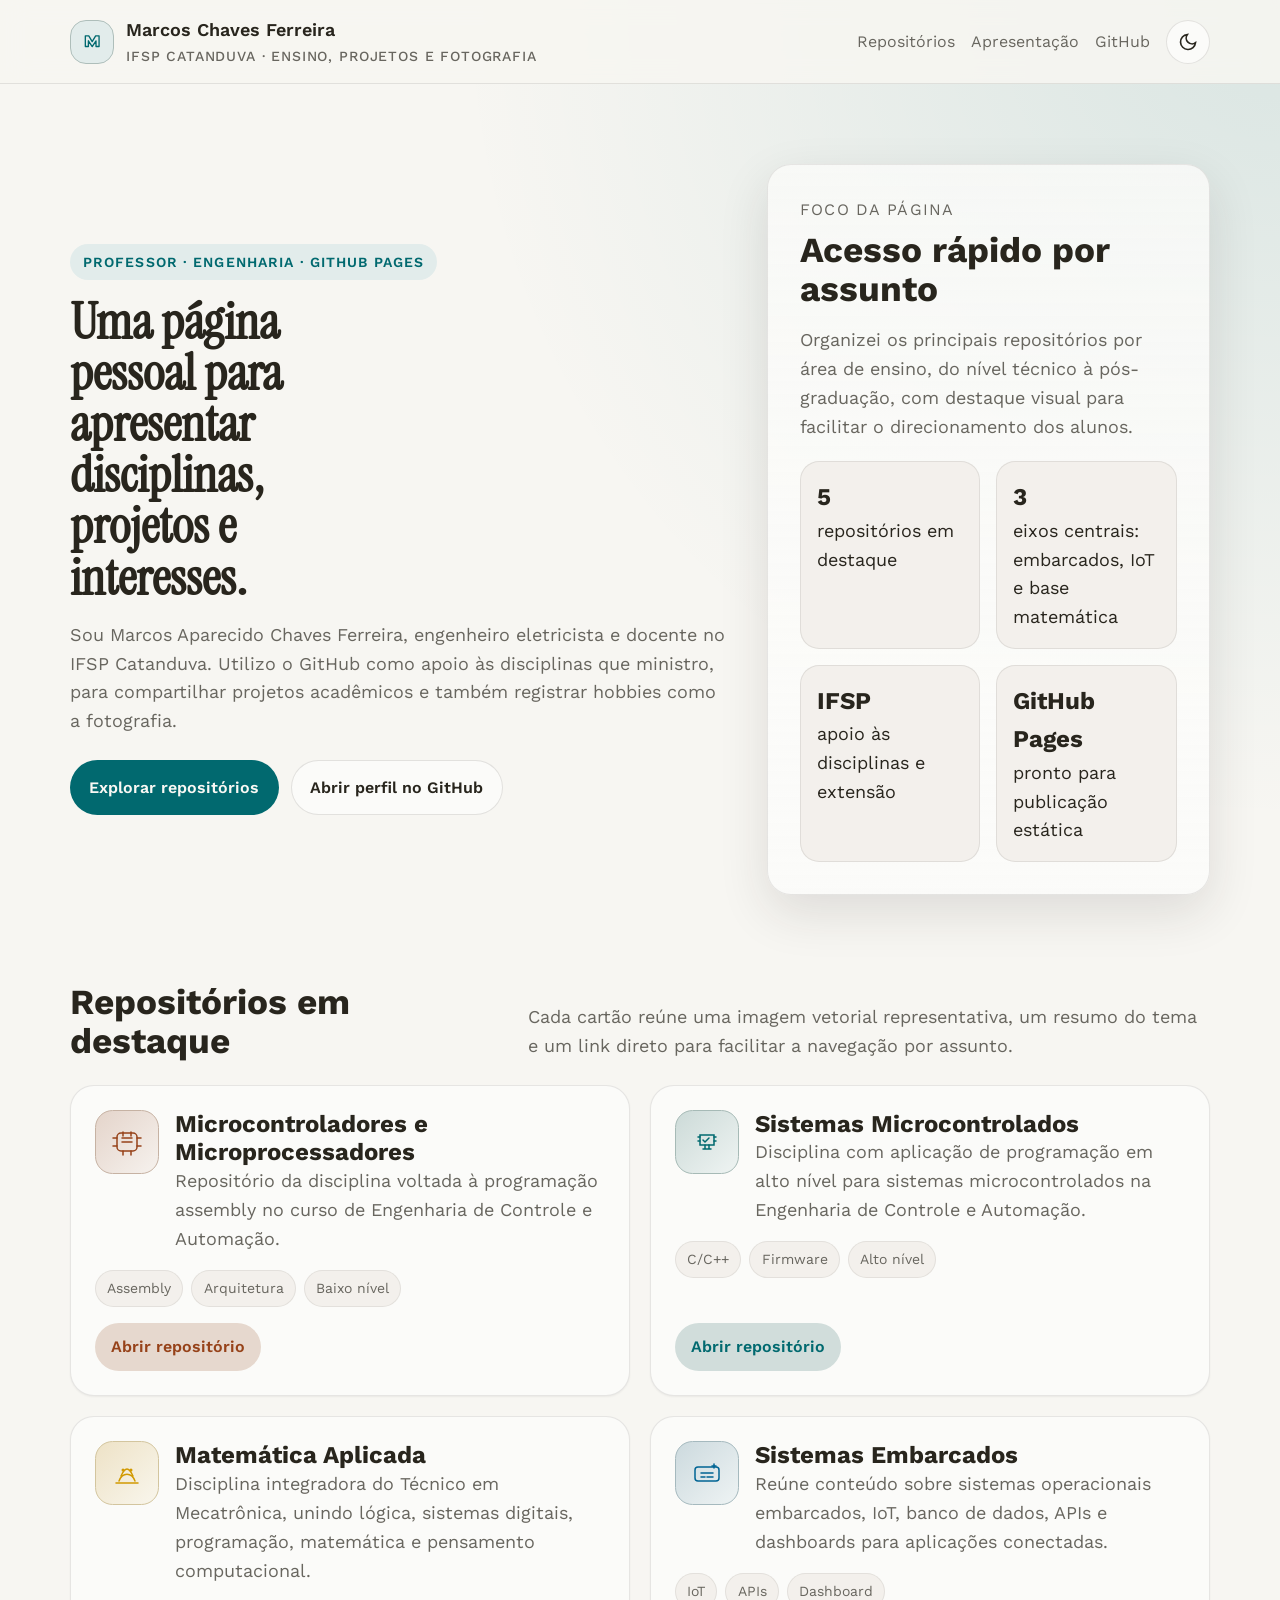
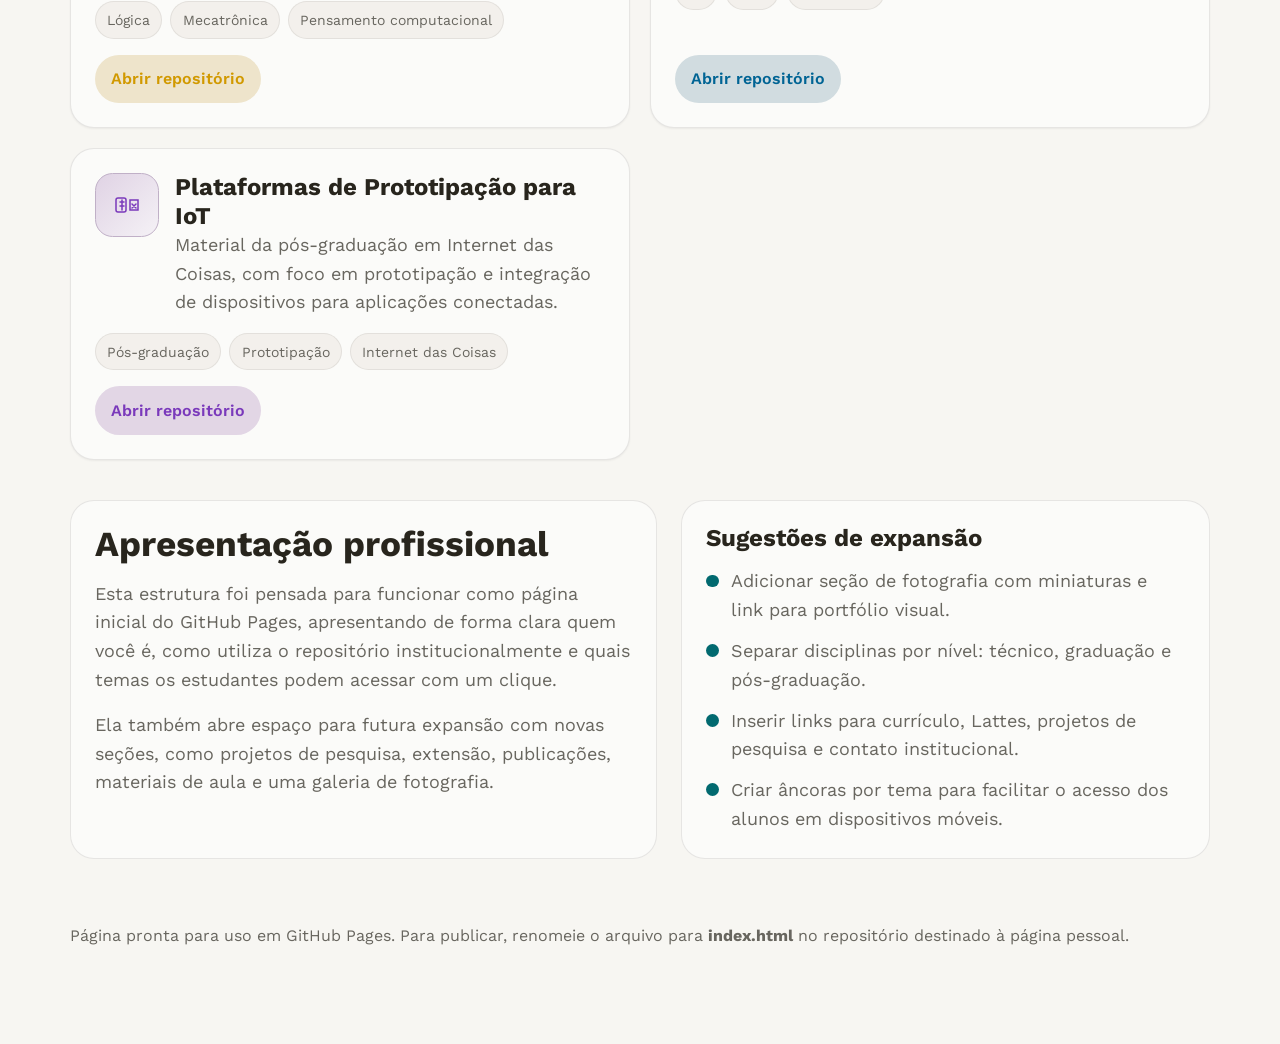
==== index.html @ 3fb3cc34 "Add files via upload" ====
<!DOCTYPE html>
<html lang="pt-BR" data-theme="light">
<head>
  <meta charset="UTF-8" />
  <meta name="viewport" content="width=device-width, initial-scale=1.0" />
  <title>Marcos Chaves Ferreira | IFSP Catanduva</title>
  <meta name="description" content="Página pessoal de Marcos Chaves Ferreira com apresentação e acesso rápido aos principais repositórios de apoio às disciplinas e projetos." />
  <link rel="preconnect" href="https://fonts.googleapis.com">
  <link rel="preconnect" href="https://fonts.gstatic.com" crossorigin>
  <link href="https://fonts.googleapis.com/css2?family=Instrument+Serif:ital@0;1&family=Work+Sans:wght@300;400;500;600;700&display=swap" rel="stylesheet">
  <style>
    :root, [data-theme="light"] {
      --text-xs: clamp(0.75rem, 0.7rem + 0.25vw, 0.875rem);
      --text-sm: clamp(0.875rem, 0.8rem + 0.35vw, 1rem);
      --text-base: clamp(1rem, 0.95rem + 0.25vw, 1.125rem);
      --text-lg: clamp(1.125rem, 1rem + 0.75vw, 1.5rem);
      --text-xl: clamp(1.5rem, 1.2rem + 1.25vw, 2.25rem);
      --text-2xl: clamp(2rem, 1.2rem + 2.5vw, 3.5rem);
      --space-1: .25rem; --space-2: .5rem; --space-3: .75rem; --space-4: 1rem; --space-5: 1.25rem; --space-6: 1.5rem; --space-8: 2rem; --space-10: 2.5rem; --space-12: 3rem; --space-16: 4rem; --space-20: 5rem;
      --color-bg:#f7f6f2; --color-surface:#fbfbf9; --color-surface-2:#f3f0ec; --color-border:#d4d1ca; --color-divider:#dcd9d5;
      --color-text:#28251d; --color-text-muted:#68665f; --color-text-faint:#9a9892; --color-text-inverse:#f9f8f4;
      --color-primary:#01696f; --color-primary-hover:#0c4e54; --color-primary-highlight:#cedcd8;
      --color-secondary:#006494; --color-accent:#d19900;
      --shadow-sm:0 1px 2px rgba(40,37,29,.06); --shadow-md:0 8px 24px rgba(40,37,29,.08); --shadow-lg:0 18px 50px rgba(40,37,29,.12);
      --radius-sm:.5rem; --radius-md:.85rem; --radius-lg:1.2rem; --radius-xl:1.5rem; --radius-full:9999px;
      --content:1140px; --font-display:'Instrument Serif', Georgia, serif; --font-body:'Work Sans', Arial, sans-serif;
    }
    [data-theme="dark"] {
      --color-bg:#171614; --color-surface:#1c1b19; --color-surface-2:#22211f; --color-border:#393836; --color-divider:#2a2927;
      --color-text:#e4e1d8; --color-text-muted:#b3afa6; --color-text-faint:#7f7b73; --color-text-inverse:#171614;
      --color-primary:#4f98a3; --color-primary-hover:#6bb3bd; --color-primary-highlight:#243134;
      --color-secondary:#6aa7d4; --color-accent:#f0bf49;
      --shadow-sm:0 1px 2px rgba(0,0,0,.22); --shadow-md:0 8px 24px rgba(0,0,0,.28); --shadow-lg:0 18px 50px rgba(0,0,0,.36);
    }
    *, *::before, *::after { box-sizing:border-box; }
    html { scroll-behavior:smooth; }
    body { margin:0; min-height:100vh; font-family:var(--font-body); font-size:var(--text-base); color:var(--color-text); background:radial-gradient(circle at top right, color-mix(in srgb, var(--color-primary) 12%, transparent), transparent 28%), var(--color-bg); line-height:1.6; }
    img, svg { display:block; max-width:100%; }
    a { color:inherit; text-decoration:none; }
    button { font:inherit; }
    .skip-link { position:absolute; left:-9999px; top:auto; }
    .skip-link:focus { left:var(--space-4); top:var(--space-4); background:var(--color-surface); padding:var(--space-3) var(--space-4); border-radius:var(--radius-md); z-index:1000; }
    .container { width:min(calc(100% - 2rem), var(--content)); margin-inline:auto; }
    header { position:sticky; top:0; z-index:20; backdrop-filter:blur(14px); background:color-mix(in srgb, var(--color-bg) 86%, transparent); border-bottom:1px solid color-mix(in srgb, var(--color-text) 10%, transparent); }
    .nav { display:flex; align-items:center; justify-content:space-between; gap:var(--space-4); padding:var(--space-4) 0; }
    .brand { display:flex; align-items:center; gap:var(--space-3); font-weight:600; }
    .brand-mark { width:2.75rem; height:2.75rem; padding:.55rem; border-radius:1rem; color:var(--color-primary); background:color-mix(in srgb, var(--color-primary) 10%, var(--color-surface)); border:1px solid color-mix(in srgb, var(--color-primary) 18%, var(--color-border)); }
    .brand span small { display:block; color:var(--color-text-muted); font-size:var(--text-xs); font-weight:500; letter-spacing:.06em; text-transform:uppercase; }
    .nav-links { display:flex; gap:var(--space-4); align-items:center; flex-wrap:wrap; }
    .nav-links a { color:var(--color-text-muted); font-size:var(--text-sm); }
    .nav-links a:hover { color:var(--color-primary); }
    .theme-toggle { min-width:44px; min-height:44px; border-radius:var(--radius-full); border:1px solid color-mix(in srgb, var(--color-text) 12%, transparent); background:var(--color-surface); color:var(--color-text); display:grid; place-items:center; }
    main { padding-bottom:var(--space-20); }
    .hero { padding:clamp(var(--space-10), 8vw, var(--space-20)) 0 var(--space-12); display:grid; grid-template-columns:1.2fr .8fr; gap:var(--space-8); align-items:center; }
    .eyebrow { display:inline-flex; align-items:center; gap:var(--space-2); padding:.4rem .8rem; border-radius:var(--radius-full); background:color-mix(in srgb, var(--color-primary) 10%, var(--color-surface)); color:var(--color-primary); font-size:var(--text-xs); letter-spacing:.08em; text-transform:uppercase; font-weight:600; }
    h1 { font-family:var(--font-display); font-size:var(--text-2xl); line-height:1; margin:var(--space-4) 0; max-width:13ch; }
    .hero p { color:var(--color-text-muted); max-width:60ch; }
    .hero-actions { margin-top:var(--space-6); display:flex; gap:var(--space-3); flex-wrap:wrap; }
    .btn { min-height:46px; padding:.85rem 1.15rem; border-radius:var(--radius-full); display:inline-flex; align-items:center; gap:.65rem; border:1px solid transparent; font-size:var(--text-sm); font-weight:600; }
    .btn-primary { background:var(--color-primary); color:var(--color-text-inverse); }
    .btn-primary:hover { background:var(--color-primary-hover); }
    .btn-secondary { background:var(--color-surface); border-color:color-mix(in srgb, var(--color-text) 12%, transparent); }
    .hero-card { background:linear-gradient(180deg, color-mix(in srgb, var(--color-surface) 78%, transparent), var(--color-surface)); border:1px solid color-mix(in srgb, var(--color-text) 10%, transparent); border-radius:var(--radius-xl); padding:var(--space-8); box-shadow:var(--shadow-lg); }
    .hero-grid { display:grid; grid-template-columns:repeat(2,1fr); gap:var(--space-4); margin-top:var(--space-5); }
    .mini-stat { padding:var(--space-4); border-radius:var(--radius-lg); background:var(--color-surface-2); border:1px solid color-mix(in srgb, var(--color-text) 9%, transparent); }
    .mini-stat strong { display:block; font-size:var(--text-lg); }
    section { padding:var(--space-10) 0 0; }
    .section-head { display:flex; justify-content:space-between; align-items:end; gap:var(--space-4); margin-bottom:var(--space-6); }
    h2 { font-size:var(--text-xl); line-height:1.1; margin:0; }
    .section-head p, .about p { color:var(--color-text-muted); max-width:62ch; margin:0; }
    .repo-grid { display:grid; grid-template-columns:repeat(2,minmax(0,1fr)); gap:var(--space-5); }
    .repo-card { background:var(--color-surface); border:1px solid color-mix(in srgb, var(--color-text) 10%, transparent); border-radius:var(--radius-xl); padding:var(--space-6); box-shadow:var(--shadow-sm); display:flex; flex-direction:column; gap:var(--space-4); transition:transform .18s ease, box-shadow .18s ease, border-color .18s ease; }
    .repo-card:hover { transform:translateY(-4px); box-shadow:var(--shadow-md); border-color:color-mix(in srgb, var(--color-primary) 25%, var(--color-border)); }
    .repo-top { display:flex; gap:var(--space-4); align-items:flex-start; }
    .repo-icon { width:4rem; height:4rem; flex:0 0 4rem; border-radius:1.1rem; display:grid; place-items:center; background:linear-gradient(135deg, color-mix(in srgb, var(--tone) 16%, var(--color-surface-2)), color-mix(in srgb, var(--tone) 5%, var(--color-surface))); color:var(--tone); border:1px solid color-mix(in srgb, var(--tone) 22%, var(--color-border)); }
    .repo-icon svg { width:2rem; height:2rem; }
    .repo-card h3 { margin:0; font-size:var(--text-lg); line-height:1.2; }
    .repo-card p { margin:0; color:var(--color-text-muted); }
    .tags { display:flex; flex-wrap:wrap; gap:var(--space-2); }
    .tag { padding:.4rem .7rem; border-radius:var(--radius-full); background:var(--color-surface-2); color:var(--color-text-muted); font-size:var(--text-xs); border:1px solid color-mix(in srgb, var(--color-text) 8%, transparent); }
    .repo-links { margin-top:auto; display:flex; gap:var(--space-3); flex-wrap:wrap; }
    .repo-link { min-height:42px; padding:.72rem 1rem; border-radius:var(--radius-full); font-size:var(--text-sm); font-weight:600; display:inline-flex; align-items:center; gap:.55rem; }
    .repo-link.primary { background:color-mix(in srgb, var(--tone) 14%, var(--color-surface-2)); color:var(--tone); }
    .repo-link.outline { border:1px solid color-mix(in srgb, var(--color-text) 12%, transparent); background:transparent; }
    .about-wrap { display:grid; grid-template-columns:1fr .9fr; gap:var(--space-6); }
    .about-card, .links-card { background:var(--color-surface); border:1px solid color-mix(in srgb, var(--color-text) 10%, transparent); border-radius:var(--radius-xl); padding:var(--space-6); }
    .list { display:grid; gap:var(--space-3); }
    .list-item { display:flex; gap:var(--space-3); align-items:flex-start; color:var(--color-text-muted); }
    .dot { width:.8rem; height:.8rem; border-radius:var(--radius-full); margin-top:.45rem; background:var(--color-primary); flex:0 0 .8rem; }
    footer { padding:var(--space-12) 0 0; color:var(--color-text-muted); font-size:var(--text-sm); }
    @media (max-width: 900px) {
      .hero, .about-wrap, .repo-grid { grid-template-columns:1fr; }
      h1 { max-width:15ch; }
    }
    @media (max-width: 640px) {
      .nav { align-items:flex-start; flex-direction:column; }
      .nav-links { width:100%; justify-content:space-between; }
      .hero-card, .repo-card, .about-card, .links-card { padding:var(--space-5); }
      .hero-grid { grid-template-columns:1fr; }
      .section-head { align-items:flex-start; flex-direction:column; }
    }
  </style>
</head>
<body>
  <a class="skip-link" href="#conteudo">Ir para o conteúdo</a>
  <header>
    <div class="container nav">
      <div class="brand" aria-label="Identidade do site">
        <div class="brand-mark" aria-hidden="true">
          <svg viewBox="0 0 64 64" fill="none" xmlns="http://www.w3.org/2000/svg">
            <path d="M14 46V18h9l9 15 9-15h9v28h-8V31l-10 15-10-15v15h-8Z" stroke="currentColor" stroke-width="3.5" stroke-linejoin="round"/>
          </svg>
        </div>
        <span>Marcos Chaves Ferreira<small>IFSP Catanduva · ensino, projetos e fotografia</small></span>
      </div>
      <nav class="nav-links" aria-label="Navegação principal">
        <a href="#repositorios">Repositórios</a>
        <a href="#apresentacao">Apresentação</a>
        <a href="https://github.com/mchavesferreira" target="_blank" rel="noopener noreferrer">GitHub</a>
        <button class="theme-toggle" type="button" data-theme-toggle aria-label="Alternar tema">
          <svg width="20" height="20" viewBox="0 0 24 24" fill="none" stroke="currentColor" stroke-width="2"><path d="M21 12.79A9 9 0 1 1 11.21 3 7 7 0 0 0 21 12.79z"/></svg>
        </button>
      </nav>
    </div>
  </header>

  <main id="conteudo" class="container">
    <section class="hero" id="apresentacao">
      <div>
        <span class="eyebrow">Professor · Engenharia · GitHub Pages</span>
        <h1>Uma página pessoal para apresentar disciplinas, projetos e interesses.</h1>
        <p>Sou Marcos Aparecido Chaves Ferreira, engenheiro eletricista e docente no IFSP Catanduva. Utilizo o GitHub como apoio às disciplinas que ministro, para compartilhar projetos acadêmicos e também registrar hobbies como a fotografia.</p>
        <div class="hero-actions">
          <a class="btn btn-primary" href="#repositorios">Explorar repositórios</a>
          <a class="btn btn-secondary" href="https://github.com/mchavesferreira" target="_blank" rel="noopener noreferrer">Abrir perfil no GitHub</a>
        </div>
      </div>
      <aside class="hero-card" aria-label="Resumo profissional">
        <p style="font-size:var(--text-sm); text-transform:uppercase; letter-spacing:.08em; color:var(--color-text-muted); margin:0;">Foco da página</p>
        <h2 style="margin-top:.5rem; font-size:var(--text-xl);">Acesso rápido por assunto</h2>
        <p>Organizei os principais repositórios por área de ensino, do nível técnico à pós-graduação, com destaque visual para facilitar o direcionamento dos alunos.</p>
        <div class="hero-grid">
          <div class="mini-stat"><strong>5</strong><span>repositórios em destaque</span></div>
          <div class="mini-stat"><strong>3</strong><span>eixos centrais: embarcados, IoT e base matemática</span></div>
          <div class="mini-stat"><strong>IFSP</strong><span>apoio às disciplinas e extensão</span></div>
          <div class="mini-stat"><strong>GitHub Pages</strong><span>pronto para publicação estática</span></div>
        </div>
      </aside>
    </section>

    <section id="repositorios">
      <div class="section-head">
        <div>
          <h2>Repositórios em destaque</h2>
        </div>
        <p>Cada cartão reúne uma imagem vetorial representativa, um resumo do tema e um link direto para facilitar a navegação por assunto.</p>
      </div>

      <div class="repo-grid">
        <article class="repo-card" style="--tone:#964219;">
          <div class="repo-top">
            <div class="repo-icon" aria-hidden="true">
              <svg viewBox="0 0 64 64" fill="none" xmlns="http://www.w3.org/2000/svg">
                <rect x="12" y="14" width="40" height="36" rx="8" stroke="currentColor" stroke-width="3"/>
                <path d="M22 24h20M22 32h20M24 12v8M40 12v8M24 50v8M40 50v8M12 24H4M12 40H4M60 24h-8M60 40h-8" stroke="currentColor" stroke-width="3" stroke-linecap="round"/>
              </svg>
            </div>
            <div>
              <h3>Microcontroladores e Microprocessadores</h3>
              <p>Repositório da disciplina voltada à programação assembly no curso de Engenharia de Controle e Automação.</p>
            </div>
          </div>
          <div class="tags">
            <span class="tag">Assembly</span><span class="tag">Arquitetura</span><span class="tag">Baixo nível</span>
          </div>
          <div class="repo-links">
            <a class="repo-link primary" href="https://github.com/mchavesferreira/ctdmicr" target="_blank" rel="noopener noreferrer">Abrir repositório</a>
          </div>
        </article>

        <article class="repo-card" style="--tone:#01696f;">
          <div class="repo-top">
            <div class="repo-icon" aria-hidden="true">
              <svg viewBox="0 0 64 64" fill="none" xmlns="http://www.w3.org/2000/svg">
                <path d="M18 18h28v20H18z" stroke="currentColor" stroke-width="3" rx="4"/>
                <path d="M24 46h16M28 38v8M36 38v8M14 22h4M14 30h4M46 22h4M46 30h4" stroke="currentColor" stroke-width="3" stroke-linecap="round"/>
                <path d="M24 28l4 4 8-8" stroke="currentColor" stroke-width="3" stroke-linecap="round" stroke-linejoin="round"/>
              </svg>
            </div>
            <div>
              <h3>Sistemas Microcontrolados</h3>
              <p>Disciplina com aplicação de programação em alto nível para sistemas microcontrolados na Engenharia de Controle e Automação.</p>
            </div>
          </div>
          <div class="tags">
            <span class="tag">C/C++</span><span class="tag">Firmware</span><span class="tag">Alto nível</span>
          </div>
          <div class="repo-links">
            <a class="repo-link primary" href="https://github.com/mchavesferreira/smc" target="_blank" rel="noopener noreferrer">Abrir repositório</a>
          </div>
        </article>

        <article class="repo-card" style="--tone:#d19900;">
          <div class="repo-top">
            <div class="repo-icon" aria-hidden="true">
              <svg viewBox="0 0 64 64" fill="none" xmlns="http://www.w3.org/2000/svg">
                <path d="M16 48c7-18 25-18 32 0" stroke="currentColor" stroke-width="3" stroke-linecap="round"/>
                <path d="M20 38c4-9 8-14 12-14s8 5 12 14" stroke="currentColor" stroke-width="3" stroke-linecap="round"/>
                <circle cx="24" cy="26" r="3" fill="currentColor"/>
                <circle cx="40" cy="26" r="3" fill="currentColor"/>
                <path d="M10 52h44" stroke="currentColor" stroke-width="3" stroke-linecap="round"/>
              </svg>
            </div>
            <div>
              <h3>Matemática Aplicada</h3>
              <p>Disciplina integradora do Técnico em Mecatrônica, unindo lógica, sistemas digitais, programação, matemática e pensamento computacional.</p>
            </div>
          </div>
          <div class="tags">
            <span class="tag">Lógica</span><span class="tag">Mecatrônica</span><span class="tag">Pensamento computacional</span>
          </div>
          <div class="repo-links">
            <a class="repo-link primary" href="https://github.com/mchavesferreira/matematicaaplicada" target="_blank" rel="noopener noreferrer">Abrir repositório</a>
          </div>
        </article>

        <article class="repo-card" style="--tone:#006494;">
          <div class="repo-top">
            <div class="repo-icon" aria-hidden="true">
              <svg viewBox="0 0 64 64" fill="none" xmlns="http://www.w3.org/2000/svg">
                <path d="M14 20h36a6 6 0 0 1 6 6v16a6 6 0 0 1-6 6H14a6 6 0 0 1-6-6V26a6 6 0 0 1 6-6Z" stroke="currentColor" stroke-width="3"/>
                <path d="M20 40h8M32 40h12M20 32h24" stroke="currentColor" stroke-width="3" stroke-linecap="round"/>
                <path d="M46 14v8M42 18h8" stroke="currentColor" stroke-width="3" stroke-linecap="round"/>
              </svg>
            </div>
            <div>
              <h3>Sistemas Embarcados</h3>
              <p>Reúne conteúdo sobre sistemas operacionais embarcados, IoT, banco de dados, APIs e dashboards para aplicações conectadas.</p>
            </div>
          </div>
          <div class="tags">
            <span class="tag">IoT</span><span class="tag">APIs</span><span class="tag">Dashboard</span>
          </div>
          <div class="repo-links">
            <a class="repo-link primary" href="https://github.com/mchavesferreira/sebe" target="_blank" rel="noopener noreferrer">Abrir repositório</a>
          </div>
        </article>

        <article class="repo-card" style="--tone:#7a39bb;">
          <div class="repo-top">
            <div class="repo-icon" aria-hidden="true">
              <svg viewBox="0 0 64 64" fill="none" xmlns="http://www.w3.org/2000/svg">
                <rect x="10" y="18" width="20" height="28" rx="4" stroke="currentColor" stroke-width="3"/>
                <path d="M22 22v20M18 26h8M18 34h8" stroke="currentColor" stroke-width="3" stroke-linecap="round"/>
                <path d="M38 22h16v20H38z" stroke="currentColor" stroke-width="3" rx="4"/>
                <path d="M42 38l8-8M42 30l8 8" stroke="currentColor" stroke-width="3" stroke-linecap="round"/>
              </svg>
            </div>
            <div>
              <h3>Plataformas de Prototipação para IoT</h3>
              <p>Material da pós-graduação em Internet das Coisas, com foco em prototipação e integração de dispositivos para aplicações conectadas.</p>
            </div>
          </div>
          <div class="tags">
            <span class="tag">Pós-graduação</span><span class="tag">Prototipação</span><span class="tag">Internet das Coisas</span>
          </div>
          <div class="repo-links">
            <a class="repo-link primary" href="https://github.com/mchavesferreira/E2PPT" target="_blank" rel="noopener noreferrer">Abrir repositório</a>
          </div>
        </article>
      </div>
    </section>

    <section>
      <div class="about-wrap">
        <article class="about-card">
          <div class="section-head" style="margin-bottom:var(--space-4);">
            <div>
              <h2>Apresentação profissional</h2>
            </div>
          </div>
          <div class="about">
            <p>Esta estrutura foi pensada para funcionar como página inicial do GitHub Pages, apresentando de forma clara quem você é, como utiliza o repositório institucionalmente e quais temas os estudantes podem acessar com um clique.</p>
            <p style="margin-top:var(--space-4);">Ela também abre espaço para futura expansão com novas seções, como projetos de pesquisa, extensão, publicações, materiais de aula e uma galeria de fotografia.</p>
          </div>
        </article>
        <aside class="links-card">
          <h2 style="margin-bottom:var(--space-4); font-size:var(--text-lg);">Sugestões de expansão</h2>
          <div class="list">
            <div class="list-item"><span class="dot"></span><span>Adicionar seção de fotografia com miniaturas e link para portfólio visual.</span></div>
            <div class="list-item"><span class="dot"></span><span>Separar disciplinas por nível: técnico, graduação e pós-graduação.</span></div>
            <div class="list-item"><span class="dot"></span><span>Inserir links para currículo, Lattes, projetos de pesquisa e contato institucional.</span></div>
            <div class="list-item"><span class="dot"></span><span>Criar âncoras por tema para facilitar o acesso dos alunos em dispositivos móveis.</span></div>
          </div>
        </aside>
      </div>
    </section>

    <footer>
      <p>Página pronta para uso em GitHub Pages. Para publicar, renomeie o arquivo para <strong>index.html</strong> no repositório destinado à página pessoal.</p>
    </footer>
  </main>

  <script>
    (function(){
      const toggle = document.querySelector('[data-theme-toggle]');
      const root = document.documentElement;
      let theme = window.matchMedia('(prefers-color-scheme: dark)').matches ? 'dark' : 'light';
      root.setAttribute('data-theme', theme);
      const render = () => {
        toggle.innerHTML = theme === 'dark'
          ? '<svg width="20" height="20" viewBox="0 0 24 24" fill="none" stroke="currentColor" stroke-width="2"><circle cx="12" cy="12" r="5"/><path d="M12 1v2M12 21v2M4.22 4.22l1.42 1.42M18.36 18.36l1.42 1.42M1 12h2M21 12h2M4.22 19.78l1.42-1.42M18.36 5.64l1.42-1.42"/></svg>'
          : '<svg width="20" height="20" viewBox="0 0 24 24" fill="none" stroke="currentColor" stroke-width="2"><path d="M21 12.79A9 9 0 1 1 11.21 3 7 7 0 0 0 21 12.79z"/></svg>';
        toggle.setAttribute('aria-label', theme === 'dark' ? 'Alternar para tema claro' : 'Alternar para tema escuro');
      };
      render();
      toggle.addEventListener('click', () => { theme = theme === 'dark' ? 'light' : 'dark'; root.setAttribute('data-theme', theme); render(); });
    })();
  </script>
</body>
</html>
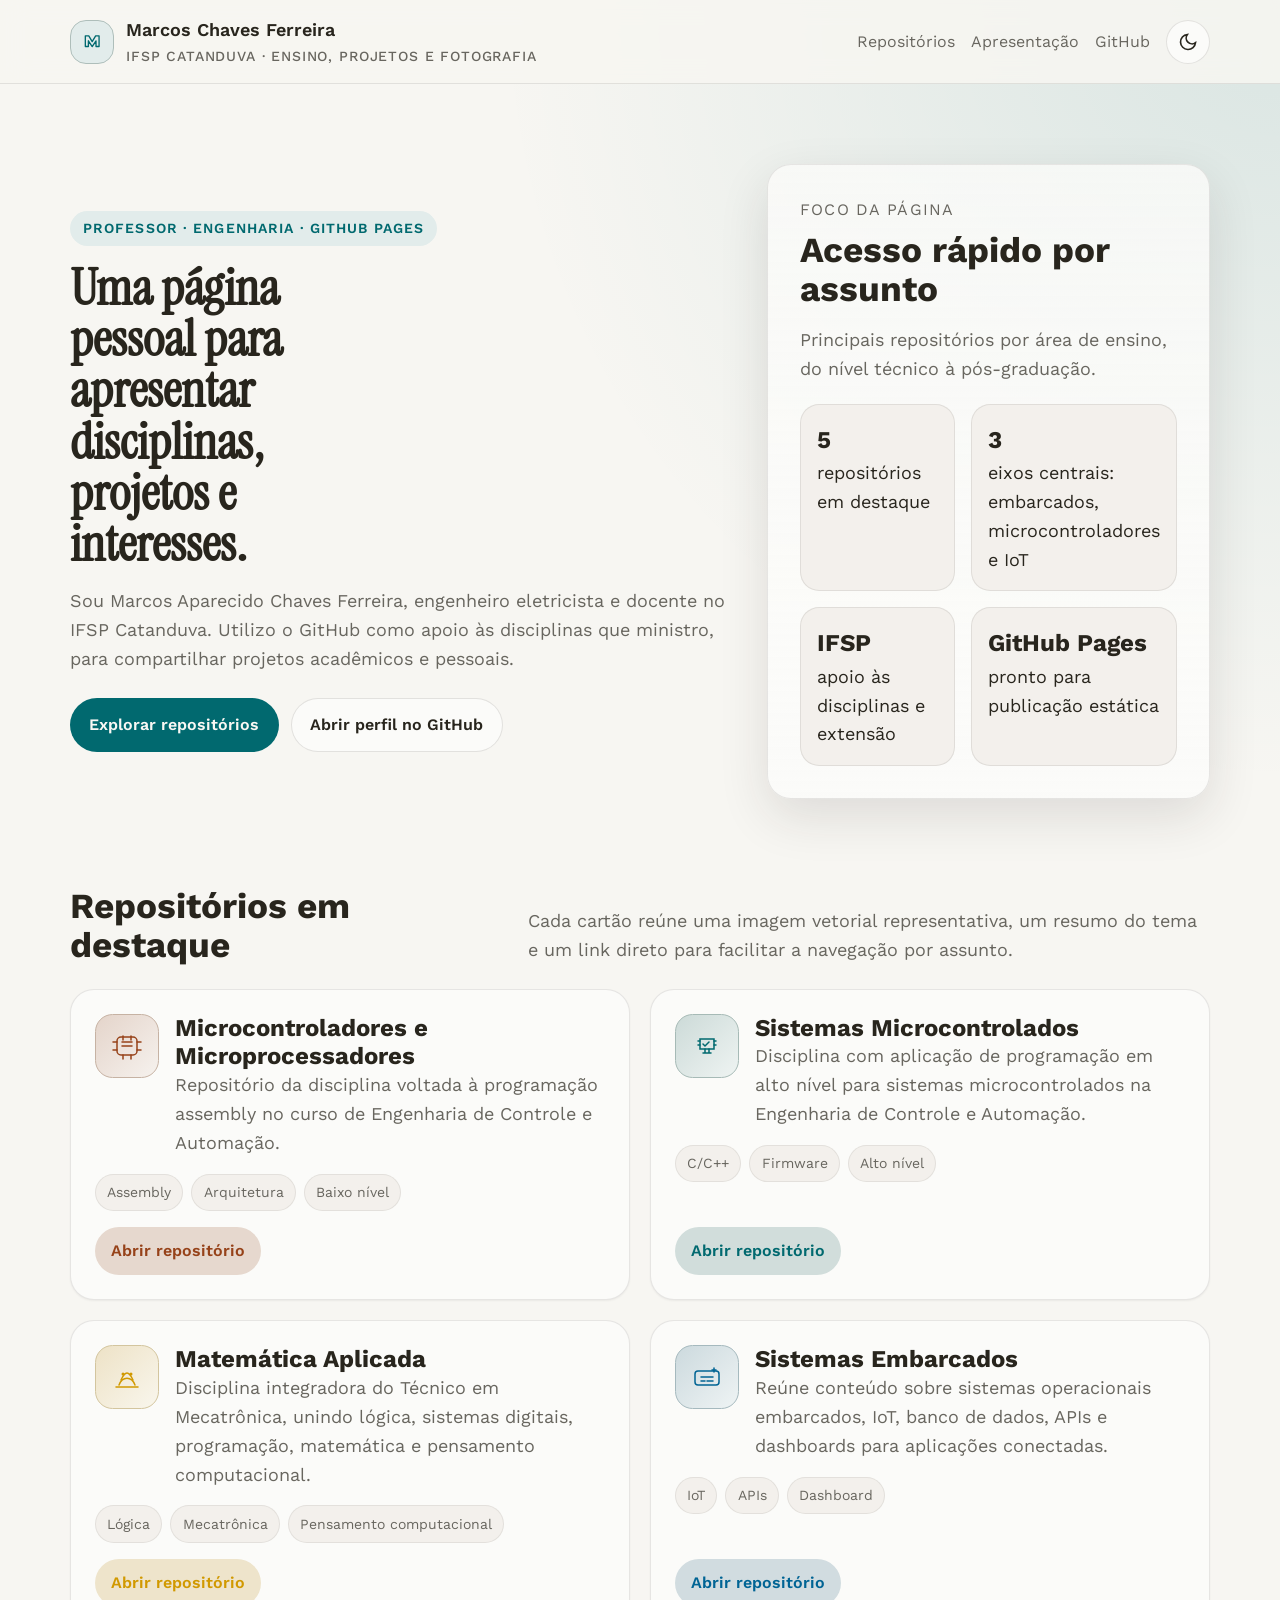
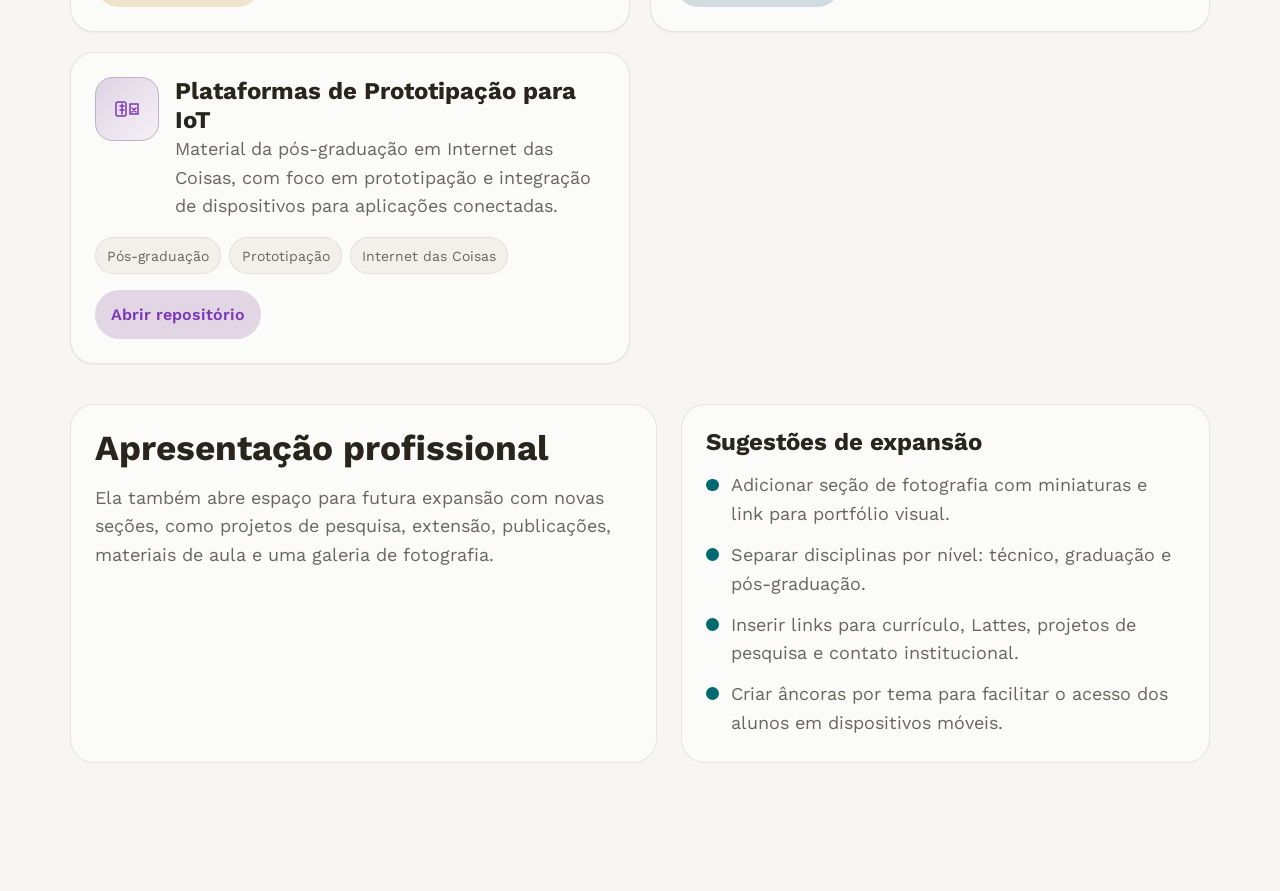
==== commit 61a9f759: "Update index.html" ====
--- a/index.html
+++ b/index.html
@@ -3,7 +3,7 @@
 <head>
   <meta charset="UTF-8" />
   <meta name="viewport" content="width=device-width, initial-scale=1.0" />
-  <title>Marcos Chaves Ferreira | IFSP Catanduva</title>
+  <title>Marcos Aparecido Chaves Ferreira | IFSP Catanduva</title>
   <meta name="description" content="Página pessoal de Marcos Chaves Ferreira com apresentação e acesso rápido aos principais repositórios de apoio às disciplinas e projetos." />
   <link rel="preconnect" href="https://fonts.googleapis.com">
   <link rel="preconnect" href="https://fonts.gstatic.com" crossorigin>
@@ -129,7 +129,7 @@
       <div>
         <span class="eyebrow">Professor · Engenharia · GitHub Pages</span>
         <h1>Uma página pessoal para apresentar disciplinas, projetos e interesses.</h1>
-        <p>Sou Marcos Aparecido Chaves Ferreira, engenheiro eletricista e docente no IFSP Catanduva. Utilizo o GitHub como apoio às disciplinas que ministro, para compartilhar projetos acadêmicos e também registrar hobbies como a fotografia.</p>
+        <p>Sou Marcos Aparecido Chaves Ferreira, engenheiro eletricista e docente no IFSP Catanduva. Utilizo o GitHub como apoio às disciplinas que ministro, para compartilhar projetos acadêmicos e pessoais.</p>
         <div class="hero-actions">
           <a class="btn btn-primary" href="#repositorios">Explorar repositórios</a>
           <a class="btn btn-secondary" href="https://github.com/mchavesferreira" target="_blank" rel="noopener noreferrer">Abrir perfil no GitHub</a>
@@ -138,10 +138,10 @@
       <aside class="hero-card" aria-label="Resumo profissional">
         <p style="font-size:var(--text-sm); text-transform:uppercase; letter-spacing:.08em; color:var(--color-text-muted); margin:0;">Foco da página</p>
         <h2 style="margin-top:.5rem; font-size:var(--text-xl);">Acesso rápido por assunto</h2>
-        <p>Organizei os principais repositórios por área de ensino, do nível técnico à pós-graduação, com destaque visual para facilitar o direcionamento dos alunos.</p>
+        <p>Principais repositórios por área de ensino, do nível técnico à pós-graduação.</p>
         <div class="hero-grid">
           <div class="mini-stat"><strong>5</strong><span>repositórios em destaque</span></div>
-          <div class="mini-stat"><strong>3</strong><span>eixos centrais: embarcados, IoT e base matemática</span></div>
+          <div class="mini-stat"><strong>3</strong><span>eixos centrais: embarcados, microcontroladores e IoT</span></div>
           <div class="mini-stat"><strong>IFSP</strong><span>apoio às disciplinas e extensão</span></div>
           <div class="mini-stat"><strong>GitHub Pages</strong><span>pronto para publicação estática</span></div>
         </div>
@@ -280,7 +280,7 @@
             </div>
           </div>
           <div class="about">
-            <p>Esta estrutura foi pensada para funcionar como página inicial do GitHub Pages, apresentando de forma clara quem você é, como utiliza o repositório institucionalmente e quais temas os estudantes podem acessar com um clique.</p>
+      
             <p style="margin-top:var(--space-4);">Ela também abre espaço para futura expansão com novas seções, como projetos de pesquisa, extensão, publicações, materiais de aula e uma galeria de fotografia.</p>
           </div>
         </article>
@@ -297,7 +297,6 @@
     </section>
 
     <footer>
-      <p>Página pronta para uso em GitHub Pages. Para publicar, renomeie o arquivo para <strong>index.html</strong> no repositório destinado à página pessoal.</p>
     </footer>
   </main>
 
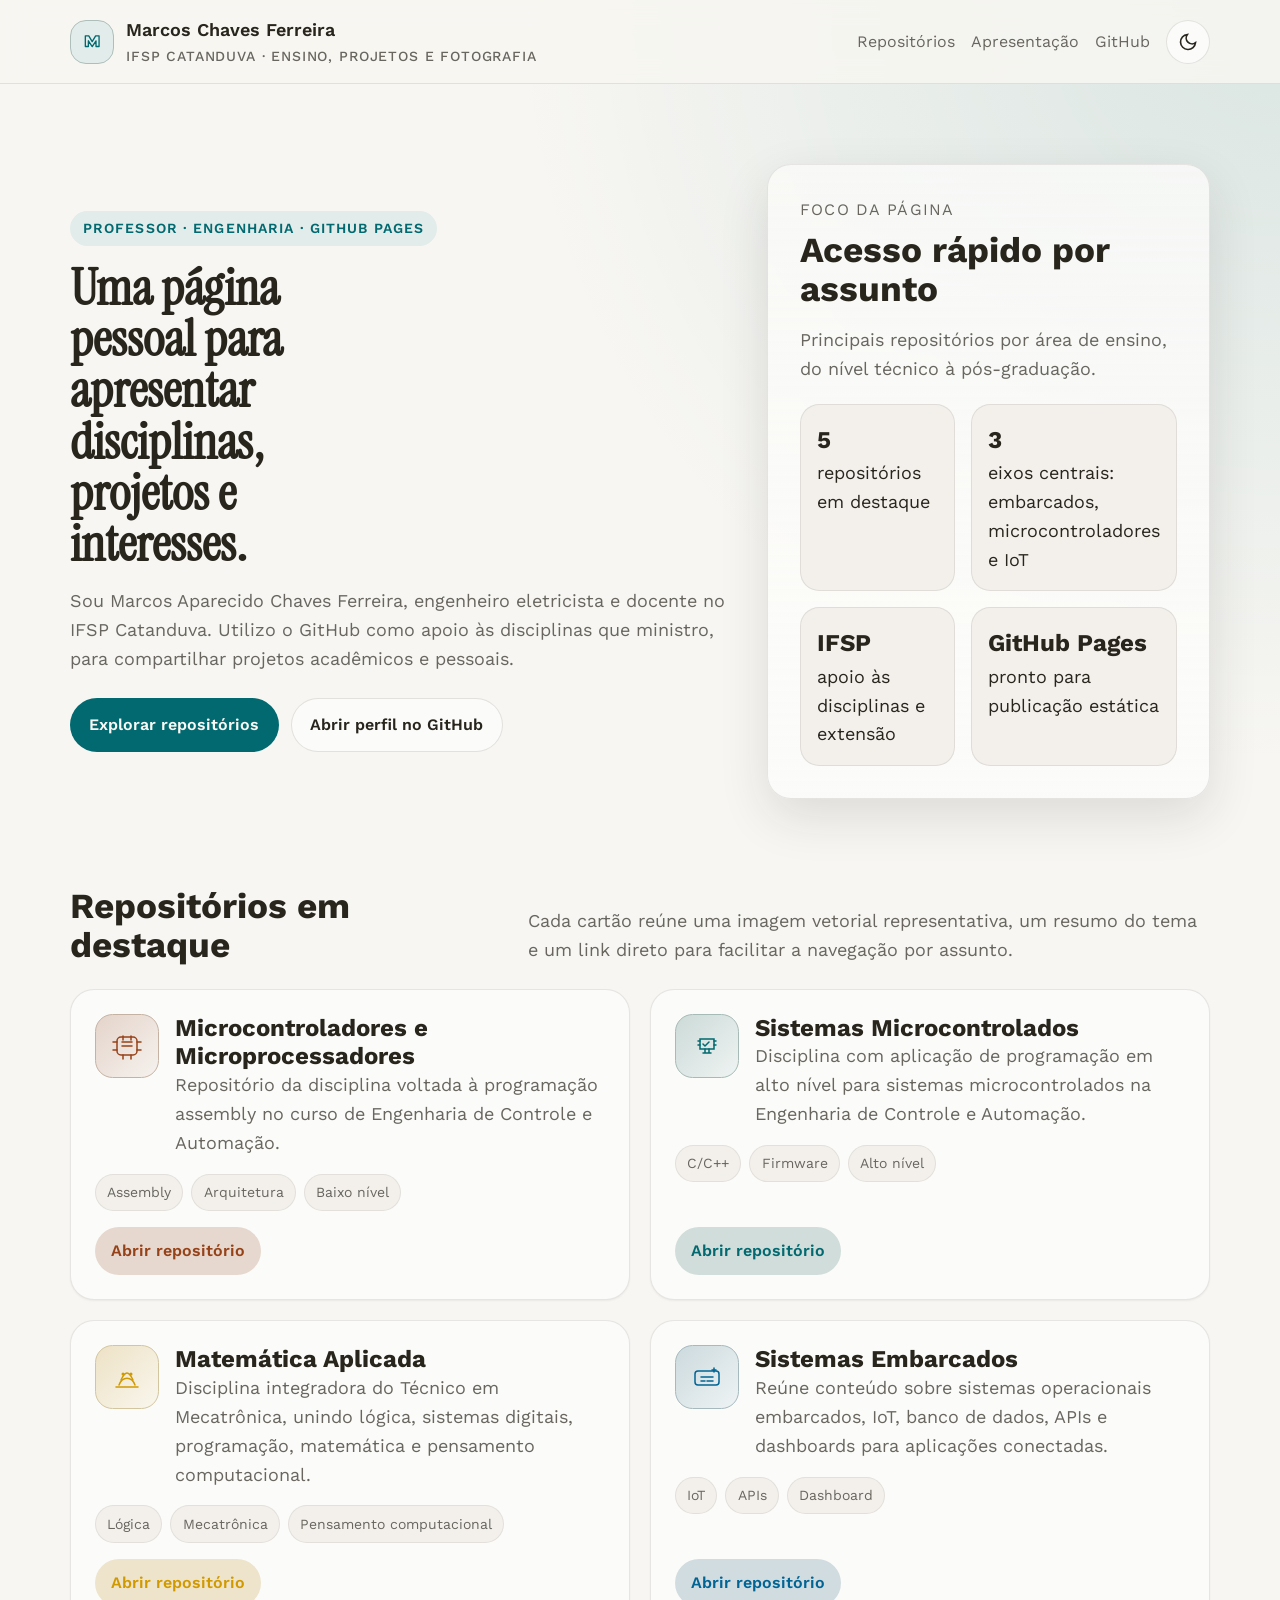
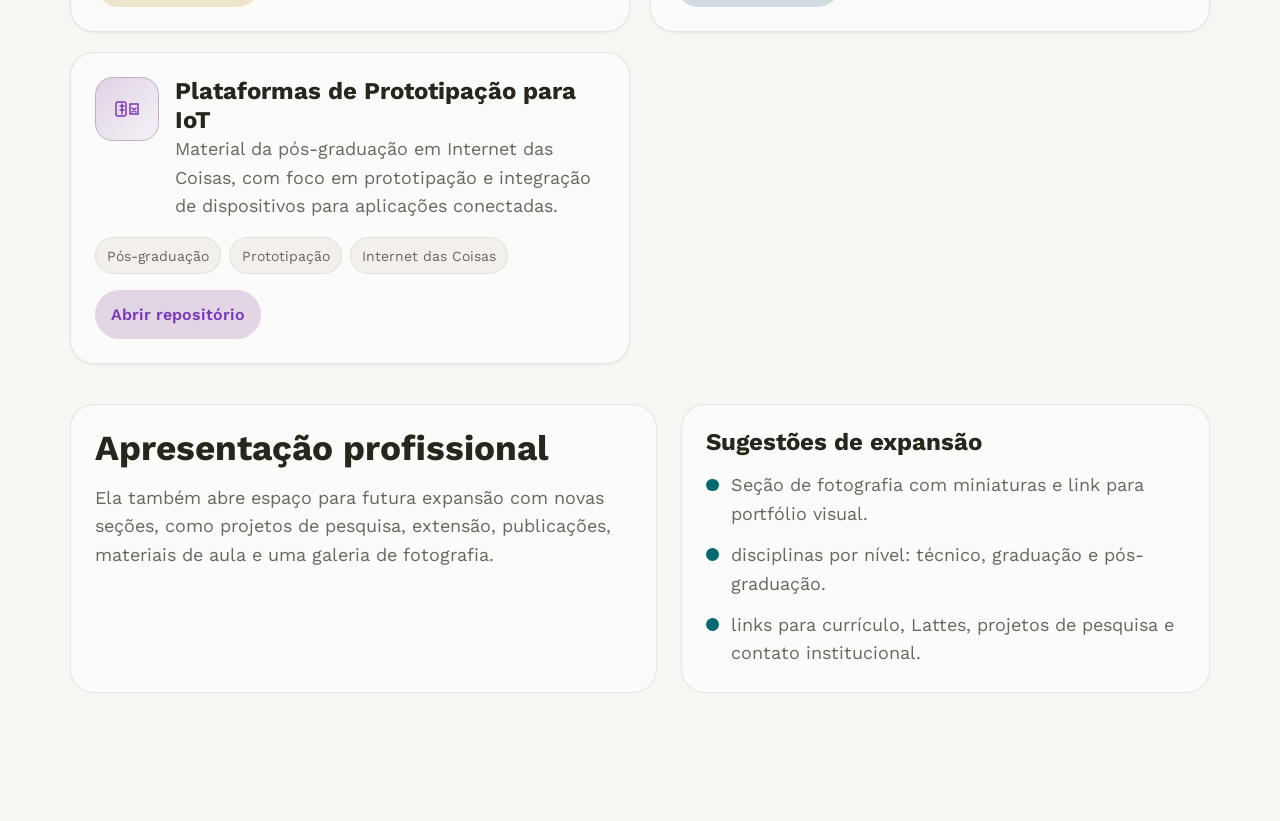
==== commit 76852aff: "Update index.html" ====
--- a/index.html
+++ b/index.html
@@ -287,10 +287,9 @@
         <aside class="links-card">
           <h2 style="margin-bottom:var(--space-4); font-size:var(--text-lg);">Sugestões de expansão</h2>
           <div class="list">
-            <div class="list-item"><span class="dot"></span><span>Adicionar seção de fotografia com miniaturas e link para portfólio visual.</span></div>
-            <div class="list-item"><span class="dot"></span><span>Separar disciplinas por nível: técnico, graduação e pós-graduação.</span></div>
-            <div class="list-item"><span class="dot"></span><span>Inserir links para currículo, Lattes, projetos de pesquisa e contato institucional.</span></div>
-            <div class="list-item"><span class="dot"></span><span>Criar âncoras por tema para facilitar o acesso dos alunos em dispositivos móveis.</span></div>
+            <div class="list-item"><span class="dot"></span><span>Seção de fotografia com miniaturas e link para portfólio visual.</span></div>
+            <div class="list-item"><span class="dot"></span><span>disciplinas por nível: técnico, graduação e pós-graduação.</span></div>
+            <div class="list-item"><span class="dot"></span><span>links para currículo, Lattes, projetos de pesquisa e contato institucional.</span></div>
           </div>
         </aside>
       </div>
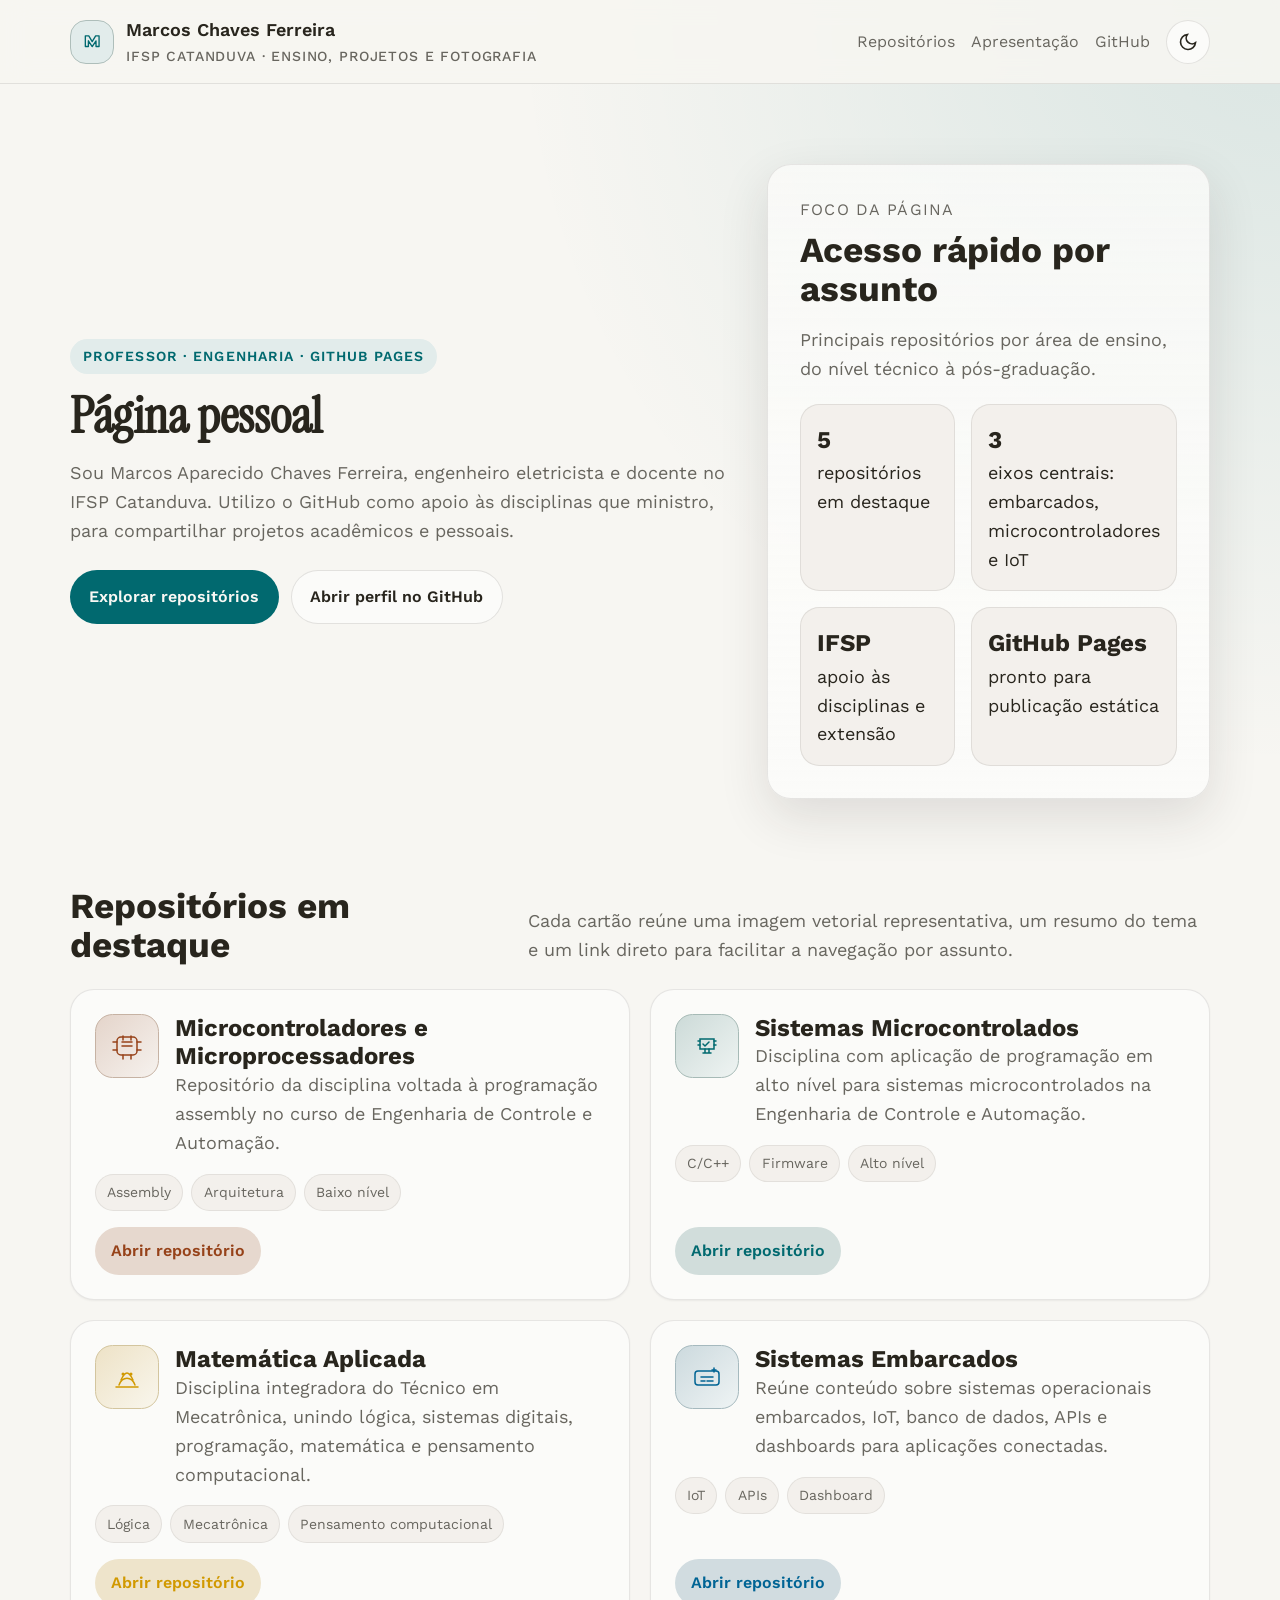
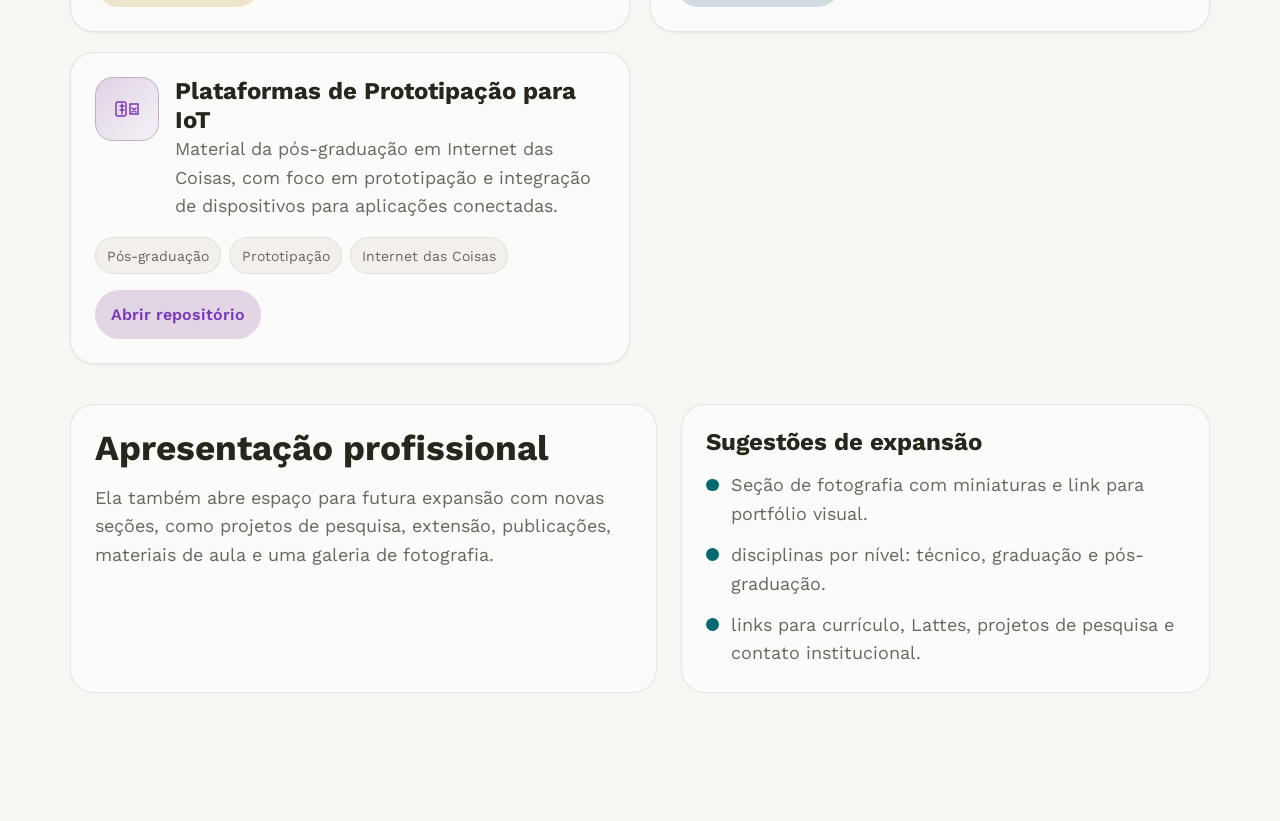
==== commit 7b4296cd: "Update index.html" ====
--- a/index.html
+++ b/index.html
@@ -128,7 +128,7 @@
     <section class="hero" id="apresentacao">
       <div>
         <span class="eyebrow">Professor · Engenharia · GitHub Pages</span>
-        <h1>Uma página pessoal para apresentar disciplinas, projetos e interesses.</h1>
+        <h1>Página pessoal</h1>
         <p>Sou Marcos Aparecido Chaves Ferreira, engenheiro eletricista e docente no IFSP Catanduva. Utilizo o GitHub como apoio às disciplinas que ministro, para compartilhar projetos acadêmicos e pessoais.</p>
         <div class="hero-actions">
           <a class="btn btn-primary" href="#repositorios">Explorar repositórios</a>
